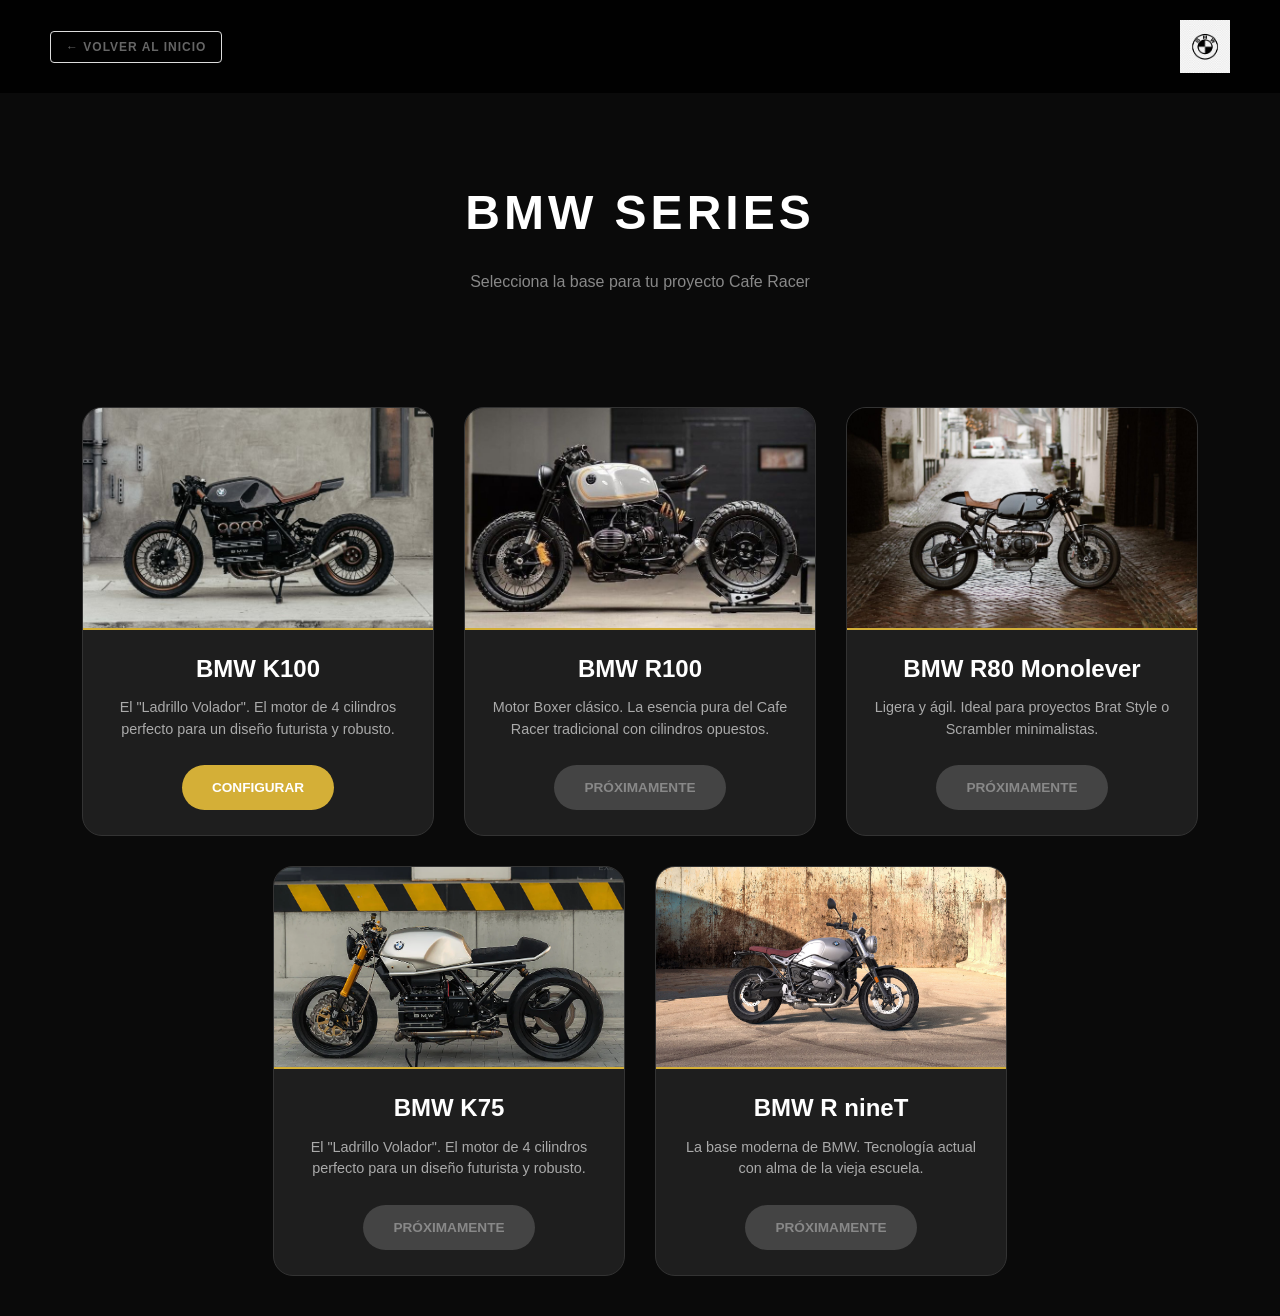
==== bmw-models.html @ 9e9fee02 "Add files via upload" ====
<!DOCTYPE html>
<html lang="es">
<head>
    <meta charset="UTF-8">
    <meta name="viewport" content="width=device-width, initial-scale=1.0">
    <title>Modelos BMW | Custom Moto Lab</title>
    <link rel="stylesheet" href="../style.css">
</head>
<body>

    <nav style="padding: 20px 50px; display: flex; justify-content: space-between; align-items: center; background: rgba(0,0,0,0.9);">
        <a href="../index.html" class="btn-volver-atras">← Volver al Inicio</a>
        <img src="ASSETS/LOGOS/BMW-LOGO.jpg" width="50" alt="Honda Logo">
    </nav>

    <div style="text-align: center; padding: 60px 20px;">
        <h1 style="font-size: 3rem; letter-spacing: 4px;">BMW SERIES</h1>
        <p style="color: #888;">Selecciona la base para tu proyecto Cafe Racer</p>
    </div>

    <section class="models-grid">
        <div class="model-card">
            <div class="model-img" style="background-image: url('ASSETS/FOTOS/BMW-K100.jpg'); background-position: center 85%; background-size: cover;"></div>
            <div class="model-info">
                <h3>BMW K100</h3>
                <p>El "Ladrillo Volador". El motor de 4 cilindros perfecto para un diseño futurista y robusto.</p>
                <a href="../configurador-k100.html" class="btn-configurar2">Configurar</a>
            </div>
        </div>

        <div class="model-card">
            <div class="model-img" style="background-image: url('ASSETS/FOTOS/BMW-R100.jpg'); background-position: center 65%; background-size: cover;"></div>
            <div class="model-info">
                <h3>BMW R100</h3>
                <p>Motor Boxer clásico. La esencia pura del Cafe Racer tradicional con cilindros opuestos.</p>
                <a href="#" class="btn-configurar2" style="background: #444; color: #888; cursor: not-allowed;">Próximamente</a>
            </div>
        </div>

        <div class="model-card">
            <div class="model-img" style="background-image: url('ASSETS/FOTOS/BMW-R80.jpg');"></div>
            <div class="model-info">
                <h3>BMW R80 Monolever</h3>
                <p>Ligera y ágil. Ideal para proyectos Brat Style o Scrambler minimalistas.</p>
                <a href="#" class="btn-configurar2" style="background: #444; color: #888; cursor: not-allowed;">Próximamente</a>
            </div>
        </div>

        <div class="model-card">
            <div class="model-img" style="background-image: url('ASSETS/FOTOS/BMW-K75.webp'); background-position: center; background-size: cover; height: 200px;"></div>
            <div class="model-info">
                <h3>BMW K75 </h3>
                <p>El "Ladrillo Volador". El motor de 4 cilindros perfecto para un diseño futurista y robusto.</p>
                <a href="#" class="btn-configurar2" style="background: #444; color: #888; cursor: not-allowed;">Próximamente</a>
            </div>
        </div>

        <div class="model-card">
            <div class="model-img" style="background-image: url('ASSETS/FOTOS/BMW-RNINET.avif'); background-position: center; background-size: cover; height: 200px;"></div>
            <div class="model-info">
                <h3>BMW R nineT</h3>
                <p>La base moderna de BMW. Tecnología actual con alma de la vieja escuela.</p>
                <a href="#" class="btn-configurar2" style="background: #444; color: #888; cursor: not-allowed;">Próximamente</a>
            </div>
        </div>

    </section>

</body>
</html>
---- style.css ----
/* --- TOP BAR (Corregida) --- */
.top-bar {
    background-color: #000000; 
    height: 45px;           
    width: 100%;
    display: flex;
    align-items: center;
    position: relative; /* Se coloca en el flujo normal del documento */
    z-index: 1000;      /* Se asegura de estar por encima de cualquier capa */
    border-bottom: 1px solid #222;
}

.top-bar-container {
    max-width: 1200px;
    width: 100%;
    margin: 0 auto;
    padding: 0 20px;
    display: flex;
    justify-content: space-between; 
    align-items: center;
}

/* Logos Redes Sociales */
.social-icons {
    display: flex;
    gap: 20px;
}

.social-icons img {
    width: 20px;
    height: 20px;
    filter: brightness(0) invert(1); /* Los vuelve blancos */
    transition: 0.3s;
}

/* =========================================
   VARIABLES GLOBALES (ADN de Marca)
   ========================================= */
:root {
    /* Colores Principales */
    --accent: #0022fc;           /* Azul eléctrico profesional */
    --accent-gold: #d4af37;      /* Color dorado/premium */
    --accent-hover: #182466;     /* Azul oscuro para interacción */
    
    /* Fondos y Textos */
    --dark: #121212;
    --bg-dark: #0a0a0a;          /* Fondo base */
    --light: #f4f4f4;
    --panel-light: #ffffff;      /* Paneles de configuración */
    --card-bg: #1e1e1e;          /* Fondo de las tarjetas de motos */
    
    /* Tipografía y Bordes */
    --text-main: #333333;        /* Texto en paneles claros */
    --text-muted: #aaaaaa;       /* Texto secundario */
    --border-color: rgba(0, 0, 0, 0.1);
}

/* =========================================
   ESTILOS BASE
   ========================================= */
body {
    margin: 0;
    padding: 0;
    font-family: 'Segoe UI', Roboto, Helvetica, Arial, sans-serif;
    background-color: var(--bg-dark);
    color: white;
    overflow-x: hidden;
    scroll-behavior: smooth;
}

/* --- BANNER PRINCIPAL --- */
.hero {
    height: 80vh;
    background: linear-gradient(rgba(0,0,0,0.6), rgba(0,0,0,0.6)), url('ASSETS/FOTOS/BMW-K75.webp') center/cover;
    display: flex;
    align-items: center;
    justify-content: center;
    text-align: center;
    padding: 0 20px;
}

.hero-content h1 {
    font-size: 4rem;
    margin: 0;
    text-transform: uppercase;
    letter-spacing: 5px;
}

.hero-content p {
    font-size: 1.2rem;
    margin: 20px 0;
    color: #ccc;
}

/* =========================================
   BOTONES UNIFICADOS
   ========================================= */
.btn-main {
    padding: 15px 40px;
    background: var(--accent-gold);
    color: black;
    text-decoration: none;
    font-weight: bold;
    text-transform: uppercase;
    border-radius: 50px;
    transition: 0.3s;
    display: inline-block;
}

.btn-main:hover {
    background: white;
    letter-spacing: 2px;
}

.btn-configurar, .btn-atras {
    padding: 15px 30px;
    background: var(--accent);
    color: white;
    border: none;
    border-radius: 50px;
    cursor: pointer;
    font-weight: bold;
    text-transform: uppercase;
    transition: all 0.3s ease;
    text-decoration: none;
    display: inline-block;
    text-align: center;
    font-size: 0.85rem;
}

.btn-configurar2 {
    padding: 15px 30px;
    background: #d4af37;
    color: white;
    border: none;
    border-radius: 50px;
    cursor: pointer;
    font-weight: bold;
    text-transform: uppercase;
    transition: all 0.3s ease;
    text-decoration: none;
    display: inline-block;
    text-align: center;
    font-size: 0.85rem;
}

.btn-configurar:hover {
    background: var(--accent-hover);
    transform: translateY(-2px);
    box-shadow: 0 5px 15px rgba(0, 34, 252, 0.4);
}

.btn-volver-atras {
    text-decoration: none;
    color: #666;
    font-size: 0.75rem;
    font-weight: bold;
    text-transform: uppercase;
    letter-spacing: 1px;
    padding: 8px 15px;
    border: 1px solid #ddd;
    border-radius: 4px;
    transition: 0.3s;
}

.btn-volver-atras:hover {
    color: #d4af37;
    border-color: #d4af37;
}

/* =========================================
   SECCIÓN MARCAS (Logos)
   ========================================= */
.brands-section {
    padding: 80px 20px;
    max-width: 1200px;
    margin: 0 auto;
}

.brands-section h2 {
    text-align: center;
    font-size: 2.5rem;
    margin-bottom: 50px;
    color: var(--accent-gold);
}

.brands-grid {
    display: grid;
    grid-template-columns: repeat(auto-fit, minmax(250px, 1fr));
    gap: 30px;
}

.brand-card {
    background: #1e1e1e;
    border-radius: 15px;
    padding: 40px;
    text-align: center;
    transition: all 0.3s ease;
    text-decoration: none;
    color: white;
    border: 1px solid #333;
}

.brand-card:hover {
    transform: translateY(-10px);
    border-color: var(--accent-gold);
    box-shadow: 0 10px 30px rgba(212, 175, 55, 0.2);
}

.brand-card img {
    width: 80px;
    height: 80px;
    object-fit: contain;
    margin-bottom: 20px;
    filter: grayscale(1) brightness(2);
    transition: 0.3s;
}

.brand-card:hover img {
    filter: grayscale(0) brightness(1);
}

/* =========================================
   GRID DE MODELOS (BMW, Honda, etc.)
   ========================================= */
.models-grid {
    display: flex;
    flex-wrap: wrap;
    justify-content: center;
    gap: 30px;
    padding: 40px 20px;
    max-width: 1300px;
    margin: 0 auto;
}

.model-card {
    width: 350px;
    background: var(--card-bg);
    border-radius: 20px;
    overflow: hidden;
    border: 1px solid #333;
    transition: transform 0.3s ease, border-color 0.3s ease;
    display: flex;
    flex-direction: column;
}

.model-card:hover {
    transform: translateY(-10px);
    border-color: #d4af37;
}

.model-img {
    width: 100%;
    height: 220px;
    background-size: cover;
    background-position: center;
    border-bottom: 2px solid  #d4af37;
}

.model-info {
    padding: 25px;
    text-align: center;
    flex-grow: 1;
}

.model-info h3 {
    margin: 0 0 10px 0;
    font-size: 1.5rem;
    color: #fff;
}

.model-info p {
    color: var(--text-muted);
    font-size: 0.9rem;
    line-height: 1.5;
    margin-bottom: 25px;
}

/* =========================================
   CONFIGURADOR 3D (Sidebar y Acordeones)
   ========================================= */
/* Sidebar: La hacemos un contenedor que no se mueva */
/* Obligamos a la sidebar a ocupar todo el alto para que sirva de ancla */
.sidebar {
    width: 450px;
    background: #ffffff;
    display: flex;
    flex-direction: column;
    z-index: 5;
    margin-top: 45px;
    
}

.scroll-container {
    flex-grow: 1; 
    overflow-y: auto;
    padding-bottom: 0px; /* <--- CAMBIAR DE 20px A 0px */
}

.footer-sidebar {
    position: static; 
    width: 100%;
    /* Ajustamos: 15px arriba, 20px lados, 5px abajo */
    padding:20px ; /* <--- CAMBIAR ESTO */
    background: white; 
    border-top: 1px solid #ddd;
    box-sizing: border-box;
    
}

.btn-configurar {
    width: 100%;
    padding: 15px;
    background: #0022fc;
    color: white;
    border: none;
    border-radius: 50px;
    font-weight: bold;
    cursor: pointer;
}

/* Estilo para que el scroll se vea más fino (opcional) */
.scroll-container::-webkit-scrollbar {
    width: 6px;
}
.scroll-container::-webkit-scrollbar-thumb {
    background: #ddd;
    border-radius: 10px;
}

.sidebar-header {
    padding: 20px 25px;
    background: #f5f5f5;
    border-bottom: 1px solid var(--border-color);
    display: flex;
    justify-content: space-between;
    align-items: center;
}

.accordion {
    background: transparent;
    color: var(--accent);
    cursor: pointer;
    padding: 20px 25px;
    width: 100%;
    border: none;
    border-bottom: 1px solid var(--border-color);
    text-align: left;
    font-size: 0.8rem;
    font-weight: bold;
    text-transform: uppercase;
    display: flex;
    justify-content: space-between;
}

.accordion:hover, .accordion.active {
    background-color: var(--accent);
    color: white;
}

.panel {
    max-height: 0;
    overflow: hidden;
    transition: max-height 0.3s ease-out;
    background-color: #fcfcfc;
}

.panel-content {
    padding: 20px 25px;
}
/* Esta clase obliga a que la moto y el menú se pongan en paralelo */
.body-configurador {
    display: flex !important;
    flex-direction: row !important; /* Moto a la izquierda, Sidebar a la derecha */
    height: 100vh !important;
    width: 100vw !important;
    margin: 0;
    overflow: hidden;
}

/* Forzamos a que la moto ocupe todo el espacio restante */
.body-configurador model-viewer {
    flex: 1; 
    height: 100%;
    width: 100%;
    background: radial-gradient(#ffffff, #ccc8c8);
}

/* =========================================
   SELECTORES DE COLOR Y ACABADOS
   ========================================= */
.color-grid {
    display: flex;
    gap: 12px;
    flex-wrap: wrap;
    margin-bottom: 20px;
}

.color-dot {
    width: 35px;         /* Ajusta el tamaño a tu gusto */
    height: 35px;        /* Debe ser igual al ancho */
    border-radius: 50%;  /* Esto es lo que hace que sea un círculo */
    /* Sombra exterior para que flote y sombra interior para dar volumen */
    box-shadow: 
        0 10px 20px rgba(0,0,0,0.3),    /* Sombra en el suelo */
        inset 0 -10px 15px rgba(0,0,0,0.2), /* Sombra interna abajo (volumen) */
        inset 0 10px 15px rgba(255,255,255,0.3); /* Brillo arriba (luz) */
    /*background: radial-gradient(circle at 30% 30%, #ff6b6b, #e63946);
    filter: contrast(120%) brightness(90%);*/
    cursor: pointer;
    display: inline-block;
    margin: 5px;
    border: 2px solid transparent; 
    transition: transform 0.2s; /* Un toque extra para que se sienta fluido */
}
/* Opcional: un efecto cuando pasas el ratón por encima */
.color-dot:hover {
    transform: scale(1.1);
    border-color: #3498db;
}

.selected-option {
    border-color: var(--accent) !important;
    transform: scale(1.15);
    box-shadow: 0 0 12px rgba(0, 34, 252, 0.4);
}

.btn-finish {
    flex: 1; background: #222; color: white; border: 1px solid #333;
    padding: 8px; cursor: pointer; font-size: 9px; text-transform: uppercase;
}
.btn-finish:hover { background: var(--accent); border-color: white; }


/* =========================================
   INPUTS Y FORMULARIO
   ========================================= */
input, textarea {
    width: 100%;
    padding: 12px;
    margin-bottom: 15px;
    border: 1px solid #ddd;
    border-radius: 8px;
    box-sizing: border-box;
    font-family: inherit;
}

label {
    display: block;
    font-size: 0.7rem;
    font-weight: bold;
    text-transform: uppercase;
    margin-bottom: 8px;
    color: #666;
}

.topbar-code {
    position: fixed;
    top: 0;
    left: 0;
    width: 100%;
    height: 45px;
    background: rgba(17, 17, 17, 0.9);
    backdrop-filter: blur(10px);
    border-bottom: 1px solid #333;
    z-index: 1000;
    display: flex;
    align-items: center;
    color: white;
    font-family: sans-serif;
}

.topbar-content {
    display: flex;
    justify-content: space-between;
    align-items: center;
    width: 100%;
    padding: 0 20px;
}

.brand-small {
    font-size: 0.8rem;
    font-weight: bold;
    letter-spacing: 1px;
}

.custom-lab { color: #8d8d8d; font-weight: normal; }

.code-actions {
    display: flex;
    gap: 20px;
    align-items: center;
}

.code-display-wrapper {
    display: flex;
    align-items: center;
    background: #000;
    padding: 4px 10px;
    border-radius: 4px;
    border: 1px solid #444;
}

.label-mini {
    font-size: 0.6rem;
    color: #888;
    margin-right: 8px;
}

#display-code {
    font-family: monospace;
    font-size: 0.7rem;
    color: #B1B52E; /* Color amarillento de tu paleta */
    max-width: 150px;
    overflow: hidden;
    text-overflow: ellipsis;
    white-space: nowrap;
}

.btn-copy-icon {
    background: none;
    border: none;
    color: white;
    cursor: pointer;
    margin-left: 8px;
    opacity: 0.7;
    transition: 0.3s;
}

.btn-copy-icon:hover { opacity: 1; color: #B1B52E; }

.code-input-wrapper {
    display: flex;
    gap: 5px;
}

#input-code {
    background: #222;
    border: 1px solid #444;
    color: white;
    padding: 4px 8px;
    font-size: 0.7rem;
    border-radius: 3px;
    width: 120px;
}

.btn-load-code {
    background: #B1B52E;
    border: none;
    color: black;
    font-size: 0.65rem;
    font-weight: bold;
    padding: 10px 10px;
    cursor: pointer;
    border-radius: 6px;
}
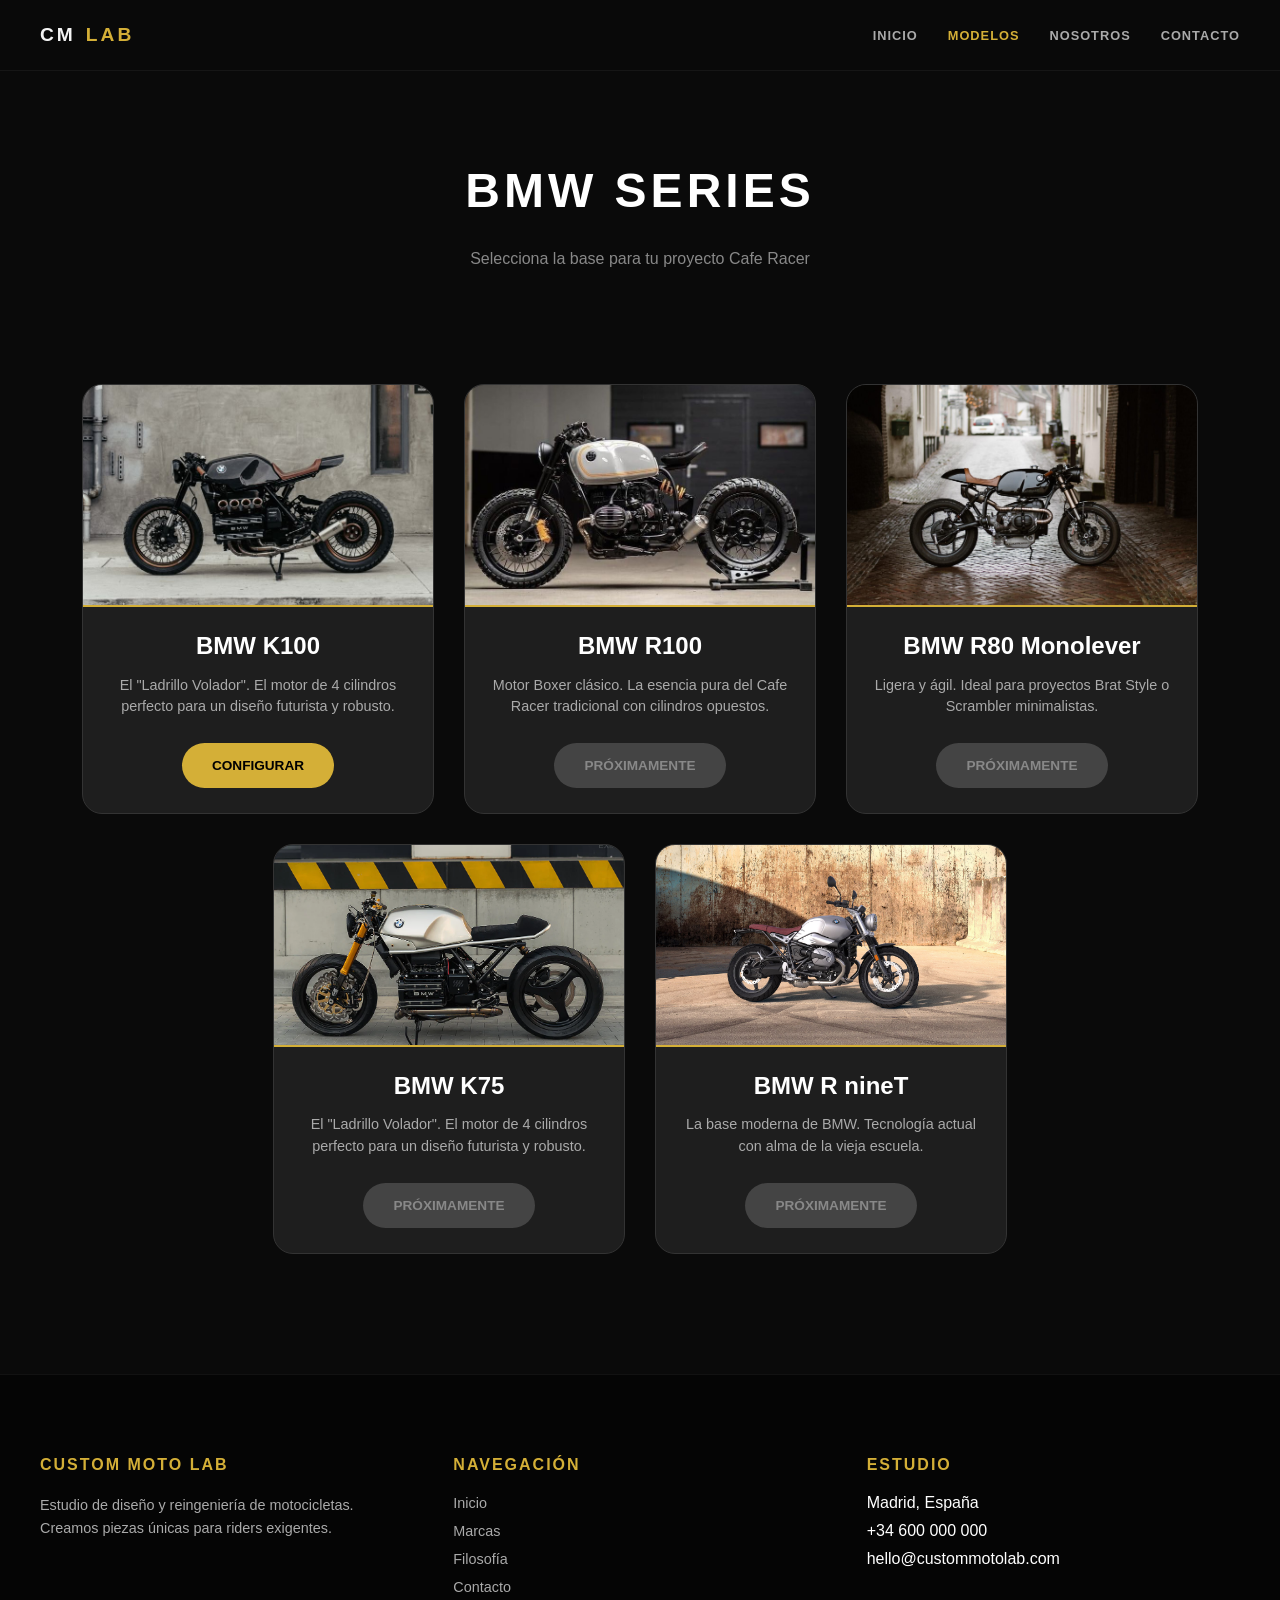
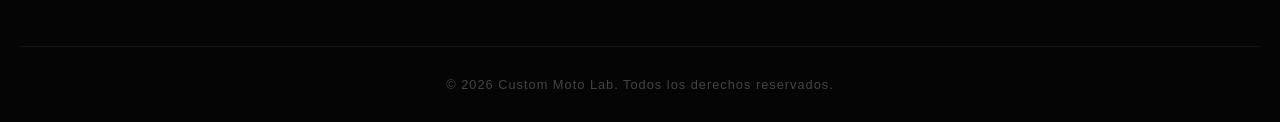
==== commit 3f0518ee: "Add files via upload" ====
--- a/bmw-models.html
+++ b/bmw-models.html
@@ -4,13 +4,21 @@
     <meta charset="UTF-8">
     <meta name="viewport" content="width=device-width, initial-scale=1.0">
     <title>Modelos BMW | Custom Moto Lab</title>
-    <link rel="stylesheet" href="../style.css">
+    <link rel="stylesheet" href="style.css">
 </head>
 <body>
 
-    <nav style="padding: 20px 50px; display: flex; justify-content: space-between; align-items: center; background: rgba(0,0,0,0.9);">
-        <a href="../index.html" class="btn-volver-atras">← Volver al Inicio</a>
-        <img src="ASSETS/LOGOS/BMW-LOGO.jpg" width="50" alt="Honda Logo">
+    <!-- NAVBAR PREMIUM -->
+    <nav class="main-nav">
+        <div class="nav-container">
+            <a href="index.html" class="nav-logo">CM<span>LAB</span></a>
+            <div class="nav-links">
+                <a href="index.html">Inicio</a>
+                <a href="index.html#marcas" class="active">Modelos</a>
+                <a href="nosotros.html">Nosotros</a>
+                <a href="contacto.html">Contacto</a>
+            </div>
+        </div>
     </nav>
 
     <div style="text-align: center; padding: 60px 20px;">
@@ -24,7 +32,7 @@
             <div class="model-info">
                 <h3>BMW K100</h3>
                 <p>El "Ladrillo Volador". El motor de 4 cilindros perfecto para un diseño futurista y robusto.</p>
-                <a href="../configurador-k100.html" class="btn-configurar2">Configurar</a>
+                <a href="configurador-k100.html" class="btn-configurar2">Configurar</a>
             </div>
         </div>
 
@@ -66,5 +74,35 @@
 
     </section>
 
+    <!-- FOOTER PREMIUM -->
+    <footer class="main-footer">
+        <div class="footer-container">
+            <div class="footer-col">
+                <h4>Custom Moto Lab</h4>
+                <p>Estudio de diseño y reingeniería de motocicletas. Creamos piezas únicas para riders exigentes.</p>
+            </div>
+            <div class="footer-col">
+                <h4>Navegación</h4>
+                <ul class="footer-links">
+                    <li><a href="index.html">Inicio</a></li>
+                    <li><a href="index.html#marcas">Marcas</a></li>
+                    <li><a href="nosotros.html">Filosofía</a></li>
+                    <li><a href="contacto.html">Contacto</a></li>
+                </ul>
+            </div>
+            <div class="footer-col">
+                <h4>Estudio</h4>
+                <ul class="footer-links">
+                    <li>Madrid, España</li>
+                    <li>+34 600 000 000</li>
+                    <li>hello@custommotolab.com</li>
+                </ul>
+            </div>
+        </div>
+        <div class="footer-bottom">
+            &copy; 2026 Custom Moto Lab. Todos los derechos reservados.
+        </div>
+    </footer>
+
 </body>
-</html>+</html>
--- a/style.css
+++ b/style.css
@@ -1,36 +1,126 @@
-/* --- TOP BAR (Corregida) --- */
-.top-bar {
-    background-color: #000000; 
-    height: 45px;           
+/* =========================================
+   NAVBAR PREMIUM
+   ========================================= */
+.main-nav {
+    position: sticky;
+    top: 0;
     width: 100%;
-    display: flex;
-    align-items: center;
-    position: relative; /* Se coloca en el flujo normal del documento */
-    z-index: 1000;      /* Se asegura de estar por encima de cualquier capa */
-    border-bottom: 1px solid #222;
-}
-
-.top-bar-container {
+    height: 70px;
+    background: rgba(10, 10, 10, 0.85);
+    backdrop-filter: blur(12px);
+    -webkit-backdrop-filter: blur(12px);
+    border-bottom: 1px solid rgba(255, 255, 255, 0.05);
+    z-index: 1000;
+    display: flex;
+    align-items: center;
+}
+
+.nav-container {
     max-width: 1200px;
     width: 100%;
     margin: 0 auto;
-    padding: 0 20px;
-    display: flex;
-    justify-content: space-between; 
-    align-items: center;
-}
-
-/* Logos Redes Sociales */
-.social-icons {
-    display: flex;
-    gap: 20px;
-}
-
-.social-icons img {
-    width: 20px;
-    height: 20px;
-    filter: brightness(0) invert(1); /* Los vuelve blancos */
-    transition: 0.3s;
+    padding: 0 40px;
+    display: flex;
+    justify-content: space-between;
+    align-items: center;
+}
+
+.nav-logo {
+    color: var(--text-main);
+    text-decoration: none;
+    font-size: 1.2rem;
+    font-weight: 800;
+    letter-spacing: 3px;
+    text-transform: uppercase;
+    display: flex;
+    align-items: center;
+    gap: 10px;
+}
+
+.nav-logo span {
+    color: var(--accent-gold);
+}
+
+.nav-links {
+    display: flex;
+    gap: 30px;
+}
+
+.nav-links a {
+    color: var(--text-muted);
+    text-decoration: none;
+    font-size: 0.8rem;
+    font-weight: 600;
+    text-transform: uppercase;
+    letter-spacing: 1px;
+    transition: color 0.3s ease;
+}
+
+.nav-links a:hover, .nav-links a.active {
+    color: var(--accent-gold);
+}
+
+/* =========================================
+   FOOTER PREMIUM
+   ========================================= */
+.main-footer {
+    background: #050505;
+    border-top: 1px solid rgba(255, 255, 255, 0.05);
+    padding: 60px 20px 30px;
+    margin-top: 80px;
+}
+
+.footer-container {
+    max-width: 1200px;
+    margin: 0 auto;
+    display: grid;
+    grid-template-columns: repeat(auto-fit, minmax(250px, 1fr));
+    gap: 40px;
+    margin-bottom: 40px;
+}
+
+.footer-col h4 {
+    color: var(--accent-gold);
+    font-size: 1rem;
+    text-transform: uppercase;
+    letter-spacing: 2px;
+    margin-bottom: 20px;
+}
+
+.footer-col p {
+    color: var(--text-muted);
+    font-size: 0.9rem;
+    line-height: 1.6;
+}
+
+.footer-links {
+    list-style: none;
+    padding: 0;
+    margin: 0;
+}
+
+.footer-links li {
+    margin-bottom: 10px;
+}
+
+.footer-links a {
+    color: var(--text-muted);
+    text-decoration: none;
+    font-size: 0.90rem;
+    transition: color 0.3s ease;
+}
+
+.footer-links a:hover {
+    color: var(--accent-gold);
+}
+
+.footer-bottom {
+    text-align: center;
+    padding-top: 30px;
+    border-top: 1px solid rgba(255, 255, 255, 0.05);
+    color: #444;
+    font-size: 0.8rem;
+    letter-spacing: 1px;
 }
 
 /* =========================================
@@ -38,21 +128,21 @@
    ========================================= */
 :root {
     /* Colores Principales */
-    --accent: #0022fc;           /* Azul eléctrico profesional */
+    --accent: #d4af37;           /* Dorado (ex Azul eléctrico) */
     --accent-gold: #d4af37;      /* Color dorado/premium */
-    --accent-hover: #182466;     /* Azul oscuro para interacción */
+    --accent-hover: #ffffff;     /* Blanco para iteracción */
     
     /* Fondos y Textos */
     --dark: #121212;
     --bg-dark: #0a0a0a;          /* Fondo base */
     --light: #f4f4f4;
-    --panel-light: #ffffff;      /* Paneles de configuración */
+    --panel-light: #1a1a1a;      /* Paneles de configuración oscuro */
     --card-bg: #1e1e1e;          /* Fondo de las tarjetas de motos */
     
     /* Tipografía y Bordes */
-    --text-main: #333333;        /* Texto en paneles claros */
+    --text-main: #f4f4f4;        /* Texto en paneles oscuros */
     --text-muted: #aaaaaa;       /* Texto secundario */
-    --border-color: rgba(0, 0, 0, 0.1);
+    --border-color: rgba(255, 255, 255, 0.1);
 }
 
 /* =========================================
@@ -115,7 +205,7 @@
 .btn-configurar, .btn-atras {
     padding: 15px 30px;
     background: var(--accent);
-    color: white;
+    color: black;
     border: none;
     border-radius: 50px;
     cursor: pointer;
@@ -131,7 +221,7 @@
 .btn-configurar2 {
     padding: 15px 30px;
     background: #d4af37;
-    color: white;
+    color: black;
     border: none;
     border-radius: 50px;
     cursor: pointer;
@@ -147,7 +237,8 @@
 .btn-configurar:hover {
     background: var(--accent-hover);
     transform: translateY(-2px);
-    box-shadow: 0 5px 15px rgba(0, 34, 252, 0.4);
+    box-shadow: 0 5px 15px rgba(212, 175, 55, 0.4);
+    color: black;
 }
 
 .btn-volver-atras {
@@ -212,12 +303,13 @@
     height: 80px;
     object-fit: contain;
     margin-bottom: 20px;
-    filter: grayscale(1) brightness(2);
     transition: 0.3s;
+    /* Se elimina el filtro para que se vean bien por defecto */
 }
 
 .brand-card:hover img {
-    filter: grayscale(0) brightness(1);
+    transform: scale(1.1);
+    filter: drop-shadow(0 0 10px rgba(255,255,255,0.2));
 }
 
 /* =========================================
@@ -283,7 +375,7 @@
 /* Obligamos a la sidebar a ocupar todo el alto para que sirva de ancla */
 .sidebar {
     width: 450px;
-    background: #ffffff;
+    background: var(--panel-light);
     display: flex;
     flex-direction: column;
     z-index: 5;
@@ -302,8 +394,8 @@
     width: 100%;
     /* Ajustamos: 15px arriba, 20px lados, 5px abajo */
     padding:20px ; /* <--- CAMBIAR ESTO */
-    background: white; 
-    border-top: 1px solid #ddd;
+    background: var(--panel-light); 
+    border-top: 1px solid var(--border-color);
     box-sizing: border-box;
     
 }
@@ -311,8 +403,8 @@
 .btn-configurar {
     width: 100%;
     padding: 15px;
-    background: #0022fc;
-    color: white;
+    background: var(--accent);
+    color: black;
     border: none;
     border-radius: 50px;
     font-weight: bold;
@@ -324,13 +416,14 @@
     width: 6px;
 }
 .scroll-container::-webkit-scrollbar-thumb {
-    background: #ddd;
+    background: #444;
     border-radius: 10px;
 }
 
 .sidebar-header {
     padding: 20px 25px;
-    background: #f5f5f5;
+    background: var(--dark);
+    color: var(--text-main);
     border-bottom: 1px solid var(--border-color);
     display: flex;
     justify-content: space-between;
@@ -339,7 +432,8 @@
 
 .accordion {
     background: transparent;
-    color: var(--accent);
+    color: var(--text-main);
+    transition: background-color 0.2s;
     cursor: pointer;
     padding: 20px 25px;
     width: 100%;
@@ -354,19 +448,20 @@
 }
 
 .accordion:hover, .accordion.active {
-    background-color: var(--accent);
-    color: white;
+    background-color: var(--dark);
+    color: var(--accent);
 }
 
 .panel {
     max-height: 0;
     overflow: hidden;
     transition: max-height 0.3s ease-out;
-    background-color: #fcfcfc;
+    background-color: var(--dark);
 }
 
 .panel-content {
     padding: 20px 25px;
+    color: var(--text-main);
 }
 /* Esta clase obliga a que la moto y el menú se pongan en paralelo */
 .body-configurador {
@@ -387,13 +482,57 @@
 }
 
 /* =========================================
+   VIEWER WRAPPER (PREMIUM DARK STUDIO)
+   ========================================= */
+.viewer-wrapper {
+    flex: 1;
+    position: relative;
+    height: 100%;
+    overflow: hidden;
+}
+
+.viewer-wrapper model-viewer {
+    width: 100%;
+    height: 100%;
+    /* Gradient radial premium ultra oscuro simulando un ciclorama de estudio fotográfico */
+    background: radial-gradient(circle at center 60%, #1a1a1a 0%, #050505 80%, #000000 100%);
+    --poster-color: transparent; /* Evita guiños o flashes blancos al cargar */
+}
+
+
+/* =========================================
    SELECTORES DE COLOR Y ACABADOS
    ========================================= */
 .color-grid {
     display: flex;
     gap: 12px;
     flex-wrap: wrap;
-    margin-bottom: 20px;
+    margin-bottom: 15px;
+}
+
+/* Espaciado uniforme entre bloques dentro del acordeón:
+   label → elemento → label → elemento... siempre 15px */
+.contenedor-acabados {
+    display: flex;
+    gap: 12px;
+    flex-wrap: wrap;
+    margin-bottom: 15px;
+    align-items: center;
+}
+
+.panel-content label {
+    margin-top: 0;
+    display: block;
+    font-size: 0.7rem;
+    font-weight: bold;
+    text-transform: uppercase;
+    margin-bottom: 15px;
+    color: var(--text-muted);
+}
+
+/* El primer label de cada panel no necesita margen superior */
+.panel-content label:first-child {
+    margin-top: 0;
 }
 
 .color-dot {
@@ -422,25 +561,140 @@
 .selected-option {
     border-color: var(--accent) !important;
     transform: scale(1.15);
-    box-shadow: 0 0 12px rgba(0, 34, 252, 0.4);
-}
+    box-shadow: 0 0 12px rgba(212, 175, 55, 0.4);
+}
+
+/* =========================================
+   SELECTORES VISUALES DE ACABADO (Iconos circulares)
+   ========================================= */
+.finish-dot {
+    width: 35px;
+    height: 35px;
+    border-radius: 50%;
+    cursor: pointer;
+    border: 2px solid transparent;
+    transition: transform 0.2s ease, border-color 0.2s ease, box-shadow 0.2s ease;
+    display: inline-block;
+    position: relative;
+    padding: 0;
+    flex-shrink: 0;
+    margin: 8px;
+}
+
+.finish-dot:hover {
+    transform: scale(1.12);
+    border-color: var(--accent);
+    box-shadow: 0 0 10px rgba(212, 175, 55, 0.3);
+}
+
+.finish-dot.selected-option {
+    border-color: var(--accent) !important;
+    transform: scale(1.18) !important;
+    box-shadow: 0 0 14px rgba(212, 175, 55, 0.5) !important;
+}
+
+/* Normal: brillo automotriz clásico (gloss) */
+.finish-normal {
+    background: 
+        radial-gradient(ellipse at 40% 15%, rgba(255,255,255,0.7) 0%, transparent 40%),
+        radial-gradient(circle at 60% 80%, rgba(0,0,0,0.5) 0%, transparent 60%),
+        radial-gradient(circle at 50% 50%, #8a8a8a 0%, #404040 100%);
+    box-shadow: 
+        0 4px 10px rgba(0,0,0,0.5),
+        inset 0 1px 1px rgba(255,255,255,0.4),
+        inset 0 -2px 4px rgba(0,0,0,0.4);
+}
+
+/* Cromo: reflejo de horizonte muy contrastado */
+.finish-cromo {
+    background: 
+        linear-gradient(160deg, 
+            #ffffff 0%, 
+            #f0f0f0 20%, 
+            #8a8a8a 48%, 
+            #222222 50%, 
+            #5a5a5a 52%, 
+            #e8e8e8 80%, 
+            #ffffff 100%);
+    box-shadow: 
+        0 4px 10px rgba(0,0,0,0.5),
+        inset 0 1px 3px rgba(255,255,255,0.9),
+        inset 0 -2px 4px rgba(0,0,0,0.4);
+}
+
+/* Mate: textura plana y polvorienta, casi sin luz */
+.finish-mate {
+    background: 
+        radial-gradient(circle at 50% 0%, rgba(255,255,255,0.1) 0%, transparent 40%),
+        #444444;
+    box-shadow: 
+        0 4px 10px rgba(0,0,0,0.5),
+        inset 0 1px 1px rgba(255,255,255,0.1),
+        inset 0 -2px 4px rgba(0,0,0,0.3);
+}
+
 
 .btn-finish {
-    flex: 1; background: #222; color: white; border: 1px solid #333;
-    padding: 8px; cursor: pointer; font-size: 9px; text-transform: uppercase;
-}
-.btn-finish:hover { background: var(--accent); border-color: white; }
+    flex: 1;
+    position: relative;
+    background: linear-gradient(145deg, #2a2a2a, #1a1a1a);
+    color: #aaa;
+    border: 1px solid #3a3a3a;
+    padding: 10px 6px;
+    cursor: pointer;
+    font-size: 0.6rem;
+    font-weight: 700;
+    text-transform: uppercase;
+    letter-spacing: 0.08em;
+    border-radius: 6px;
+    transition: all 0.25s ease;
+    overflow: hidden;
+}
+
+/* Shimmer de luz al pasar el ratón */
+.btn-finish::before {
+    content: '';
+    position: absolute;
+    top: 0; left: -100%;
+    width: 100%; height: 100%;
+    background: linear-gradient(90deg, transparent, rgba(255,255,255,0.06), transparent);
+    transition: left 0.4s ease;
+}
+
+.btn-finish:hover::before {
+    left: 100%;
+}
+
+.btn-finish:hover {
+    background: linear-gradient(145deg, #333, #222);
+    border-color: var(--accent);
+    color: var(--accent);
+    box-shadow: 0 0 10px rgba(212, 175, 55, 0.15);
+    transform: translateY(-1px);
+}
+
+/* Estado seleccionado: gold premium */
+.btn-finish.selected-option {
+    background: linear-gradient(145deg, #3a3200, #241f00);
+    border-color: var(--accent) !important;
+    color: var(--accent) !important;
+    box-shadow: 0 0 14px rgba(212, 175, 55, 0.35),
+                inset 0 1px 0 rgba(212, 175, 55, 0.15);
+    transform: none;
+}
 
 
 /* =========================================
    INPUTS Y FORMULARIO
    ========================================= */
-input, textarea {
-    width: 100%;
-    padding: 12px;
-    margin-bottom: 15px;
-    border: 1px solid #ddd;
-    border-radius: 8px;
+input, textarea, select {
+    width: 100% !important;
+    padding: 12px !important;
+    margin-bottom: 15px !important;
+    border: 1px solid var(--border-color) !important;
+    background: var(--dark) !important;
+    color: var(--text-main) !important;
+    border-radius: 8px !important;
     box-sizing: border-box;
     font-family: inherit;
 }
@@ -451,7 +705,7 @@
     font-weight: bold;
     text-transform: uppercase;
     margin-bottom: 8px;
-    color: #666;
+    color: var(--text-muted);
 }
 
 .topbar-code {
@@ -510,7 +764,7 @@
 #display-code {
     font-family: monospace;
     font-size: 0.7rem;
-    color: #B1B52E; /* Color amarillento de tu paleta */
+    color: var(--accent-gold); /* Color dorado premium */
     max-width: 150px;
     overflow: hidden;
     text-overflow: ellipsis;
@@ -527,31 +781,469 @@
     transition: 0.3s;
 }
 
-.btn-copy-icon:hover { opacity: 1; color: #B1B52E; }
+.btn-copy-icon:hover { opacity: 1; color: var(--accent-gold); }
 
 .code-input-wrapper {
     display: flex;
     gap: 5px;
+    align-items: center;
 }
 
 #input-code {
-    background: #222;
-    border: 1px solid #444;
-    color: white;
-    padding: 4px 8px;
-    font-size: 0.7rem;
-    border-radius: 3px;
-    width: 120px;
+    background: #222 !important;
+    border: 1px solid #444 !important;
+    color: white !important;
+    padding: 6px 8px !important;
+    font-size: 0.7rem !important;
+    border-radius: 4px !important;
+    width: 120px !important;
+    margin-bottom: 0 !important;
 }
 
 .btn-load-code {
-    background: #B1B52E;
+    background: var(--accent-gold);
     border: none;
     color: black;
     font-size: 0.65rem;
     font-weight: bold;
-    padding: 10px 10px;
+    padding: 6px 12px;
     cursor: pointer;
+    border-radius: 4px;
+    height: 100%;
+}
+
+#ar-button {
+  background-image: url(https://modelviewer.dev/shared-assets/icons/ar_icon.png);
+  background-repeat: no-repeat;
+  background-size: 20px 20px;
+  background-position: 12px 50%;
+  background-color: #fff;
+  position: absolute;
+  left: 50%;
+  transform: translateX(-50%);
+  white-space: nowrap;
+  bottom: 16px;
+  padding: 0px 16px 0px 40px;
+  font-family: Roboto Regular, Helvetica Neue, sans-serif;
+  font-size: 14px;
+  color:#4285f4;
+  height: 36px;
+  line-height: 36px;
+  border-radius: 18px;
+  border: 1px solid #DADCE0;
+}
+
+#ar-button:active {
+  background-color: #E8EAED;
+}
+
+#ar-button:focus {
+  outline: none;
+}
+
+#ar-button:focus-visible {
+  outline: 1px solid #4285f4;
+}
+
+@keyframes circle {
+  from { transform: translateX(-50%) rotate(0deg); }
+  to   { transform: translateX(-50%) rotate(360deg); }
+}
+
+@keyframes elongate {
+  from { transform: translateX(100px); }
+  to   { transform: translateX(-100px); }
+}
+
+model-viewer > #ar-prompt {
+  position: absolute;
+  left: 50%;
+  bottom: 60px;
+  animation: elongate 2s infinite ease-in-out alternate;
+  display: none;
+}
+
+model-viewer[ar-status="session-started"] > #ar-prompt {
+  display: block;
+}
+
+model-viewer > #ar-prompt > img {
+  animation: circle 4s linear infinite;
+}
+
+
+
+
+/* =========================================
+   PÁGINAS INTERIORES (Nosotros / Contacto)
+   ========================================= */
+.page-hero {
+    height: 50vh;
+    display: flex;
+    align-items: center;
+    justify-content: center;
+    text-align: center;
+    background: linear-gradient(to bottom, rgba(10,10,10,0.3), #0a0a0a), url('ASSETS/FOTOS/BMW-K75.webp') center/cover;
+    position: relative;
+    border-bottom: 1px solid rgba(255,255,255,0.05);
+}
+
+.page-hero h1 {
+    font-size: 3.5rem;
+    text-transform: uppercase;
+    letter-spacing: 4px;
+    margin: 0;
+    color: var(--text-main);
+}
+
+.page-hero p {
+    color: var(--accent-gold);
+    font-size: 1.2rem;
+    letter-spacing: 2px;
+    text-transform: uppercase;
+    margin-top: 10px;
+}
+
+/* --- NOSOTROS (About) --- */
+.about-section {
+    max-width: 1200px;
+    margin: 80px auto;
+    padding: 0 40px;
+    display: grid;
+    grid-template-columns: 1fr 1fr;
+    gap: 60px;
+    align-items: center;
+}
+
+.about-text h2 {
+    font-size: 2.2rem;
+    color: var(--accent-gold);
+    text-transform: uppercase;
+    letter-spacing: 2px;
+    margin-bottom: 30px;
+}
+
+.about-text p {
+    color: var(--text-muted);
+    font-size: 1.1rem;
+    line-height: 1.8;
+    margin-bottom: 20px;
+}
+
+.about-image img {
+    width: 100%;
+    border-radius: 8px;
+    border: 1px solid rgba(255,255,255,0.05);
+    box-shadow: 0 20px 40px rgba(0,0,0,0.5);
+    filter: grayscale(0.5) contrast(1.1);
+    transition: filter 0.5s ease;
+}
+
+.about-image img:hover {
+    filter: grayscale(0) contrast(1.1);
+}
+
+@media (max-width: 768px) {
+    .about-section {
+        grid-template-columns: 1fr;
+    }
+}
+
+/* --- CONTACTO --- */
+.contact-section {
+    max-width: 1000px;
+    margin: 80px auto;
+    padding: 0 40px;
+    display: grid;
+    grid-template-columns: 1fr 2fr;
+    gap: 60px;
+}
+
+.contact-info .info-block {
+    margin-bottom: 40px;
+}
+
+.info-block h3 {
+    color: var(--accent-gold);
+    font-size: 0.9rem;
+    text-transform: uppercase;
+    letter-spacing: 2px;
+    margin-bottom: 10px;
+}
+
+.info-block p {
+    color: var(--text-muted);
+    font-size: 1.1rem;
+    line-height: 1.6;
+}
+
+.contact-form {
+    background: #111;
+    padding: 40px;
+    border-radius: 12px;
+    border: 1px solid rgba(255,255,255,0.05);
+    box-shadow: 0 10px 30px rgba(0,0,0,0.3);
+}
+
+.contact-form .form-group {
+    margin-bottom: 25px;
+}
+
+.contact-form label {
+    color: var(--text-muted);
+    font-size: 0.8rem;
+    letter-spacing: 1px;
+    margin-bottom: 8px;
+    display: block;
+}
+
+.contact-form input,
+.contact-form select,
+.contact-form textarea {
+    width: 100%;
+    background: rgba(0,0,0,0.5) !important;
+    border: 1px solid rgba(255,255,255,0.1) !important;
+    color: white !important;
+    padding: 15px !important;
+    border-radius: 6px !important;
+    font-size: 1rem;
+    transition: border-color 0.3s ease, box-shadow 0.3s ease;
+}
+
+.contact-form input:focus,
+.contact-form select:focus,
+.contact-form textarea:focus {
+    border-color: var(--accent-gold) !important;
+    outline: none;
+    box-shadow: 0 0 10px rgba(212, 175, 55, 0.1);
+}
+
+.contact-form textarea {
+    resize: vertical;
+    min-height: 150px;
+}
+
+.btn-submit {
+    width: 100%;
+    padding: 18px;
+    background: var(--accent-gold);
+    color: black;
+    border: none;
     border-radius: 6px;
-}
-
+    font-size: 1rem;
+    font-weight: bold;
+    text-transform: uppercase;
+    letter-spacing: 2px;
+    cursor: pointer;
+    transition: all 0.3s ease;
+}
+
+.btn-submit:hover {
+    background: white;
+    transform: translateY(-2px);
+    box-shadow: 0 10px 20px rgba(212, 175, 55, 0.2);
+}
+
+@media (max-width: 768px) {
+    .contact-section {
+        grid-template-columns: 1fr;
+    }
+}
+
+.modal-overlay {
+    position: fixed;
+    top: 0;
+    left: 0;
+    width: 100vw;
+    height: 100vh;
+    background: rgba(0, 0, 0, 0.85); /* Fondo muy oscuro semitransparente */
+    backdrop-filter: blur(5px);
+    z-index: 2147483647 !important; /* Asegura que tape todo, incluso la sidebar y el topbar */
+    display: none; /* Oculto por defecto */
+    justify-content: center;
+    align-items: center;
+}
+
+.modal-content {
+    background: var(--dark);
+    border: 1px solid var(--accent-gold);
+    border-radius: 12px;
+    padding: 40px;
+    width: 90%;
+    max-width: 500px;
+    box-shadow: 0 10px 40px rgba(0,0,0,0.8), 0 0 20px rgba(212, 175, 55, 0.2);
+    position: relative;
+    color: var(--text-main);
+}
+
+.modal-content h3 {
+    text-align: center;
+    color: var(--accent-gold);
+    margin-top: 0;
+    margin-bottom: 25px;
+    text-transform: uppercase;
+    letter-spacing: 2px;
+}
+
+
+/* =========================================
+   PANTALLA DE CARGA (LOADING SCREEN)
+   ========================================= */
+.loading-screen {
+    position: fixed;
+    top: 0;
+    left: 0;
+    width: 100vw;
+    height: 100vh;
+    background-color: var(--bg-dark);
+    z-index: 2147483647 !important;
+    display: flex;
+    flex-direction: column;
+    justify-content: center;
+    align-items: center;
+    transition: opacity 0.8s ease, visibility 0.8s ease;
+}
+
+.spinner {
+    width: 60px;
+    height: 60px;
+    border: 4px solid rgba(212, 175, 55, 0.2); /* Borde suave dorado */
+    border-top-color: var(--accent-gold); /* Borde principal dorado */
+    border-radius: 50%;
+    animation: spin 1s linear infinite;
+    margin-bottom: 20px;
+}
+
+.loading-text {
+    color: var(--accent-gold);
+    font-size: 1.2rem;
+    font-weight: bold;
+    text-transform: uppercase;
+    letter-spacing: 2px;
+    animation: pulse 1.5s ease-in-out infinite;
+}
+
+@keyframes spin {
+    to { transform: rotate(360deg); }
+}
+
+@keyframes pulse {
+    0% { opacity: 0.6; }
+    50% { opacity: 1; }
+    100% { opacity: 0.6; }
+}
+
+/* Clase añadida vía JS cuando carga el modelo */
+.loading-hidden {
+    opacity: 0;
+    visibility: hidden;
+}
+
+/* =========================================
+   MEDIA QUERIES (RESPONSIVE MOBILE)
+   ========================================= */
+@media (max-width: 768px) {
+    /* Navbar Premium */
+    .nav-container {
+        flex-direction: column;
+        padding: 10px 20px;
+        gap: 15px;
+    }
+    .main-nav {
+        height: auto;
+        padding-bottom: 15px;
+    }
+    .nav-links {
+        gap: 15px;
+        flex-wrap: wrap;
+        justify-content: center;
+    }
+
+    /* Configurador 3D (Body + Layout) */
+    .body-configurador {
+        flex-direction: column !important;
+        height: 100vh !important;
+        overflow: hidden;
+    }
+
+    .viewer-wrapper {
+        flex: none !important;
+        height: 50vh !important;
+        width: 100% !important;
+    }
+    
+    .sidebar {
+        width: 100% !important;
+        flex: 1 !important;
+        margin-top: 0 !important;
+        border-top: 2px solid var(--accent-gold);
+        height: 50vh; /* Fallback if flex doesn't restrict perfectly */
+    }
+
+    /* Topbar Variables (Código Configuración) */
+    .topbar-content {
+        padding: 0 10px;
+        flex-wrap: nowrap;
+    }
+    .brand-small {
+        font-size: 0.65rem;
+        line-height: 1.2;
+    }
+    .custom-lab {
+        display: block;
+        font-size: 0.55rem;
+    }
+    .code-actions {
+        gap: 8px;
+    }
+    .label-mini {
+        display: none; /* Hide for space */
+    }
+    #display-code {
+        max-width: 60px;
+    }
+    #input-code {
+        width: 70px !important;
+        padding: 6px !important;
+    }
+    .btn-load-code {
+        padding: 6px 10px;
+        font-size: 0.6rem;
+    }
+
+    /* Modals & Home */
+    .modal-content {
+        padding: 25px 20px;
+    }
+    .hero-content h1 {
+        font-size: 2.5rem;
+    }
+    .hero-content p {
+        font-size: 1rem;
+    }
+    .page-hero h1 {
+        font-size: 2.2rem;
+    }
+    
+    /* Model Grids and Brands */
+    .brands-grid {
+        grid-template-columns: repeat(auto-fit, minmax(150px, 1fr));
+        gap: 15px;
+    }
+    .brand-card {
+        padding: 20px;
+    }
+    .model-card {
+        width: 100%;
+    }
+
+    /* Footer */
+    .footer-container {
+        grid-template-columns: 1fr;
+        text-align: center;
+        gap: 30px;
+    }
+    .main-footer {
+        padding-top: 40px;
+    }
+}
